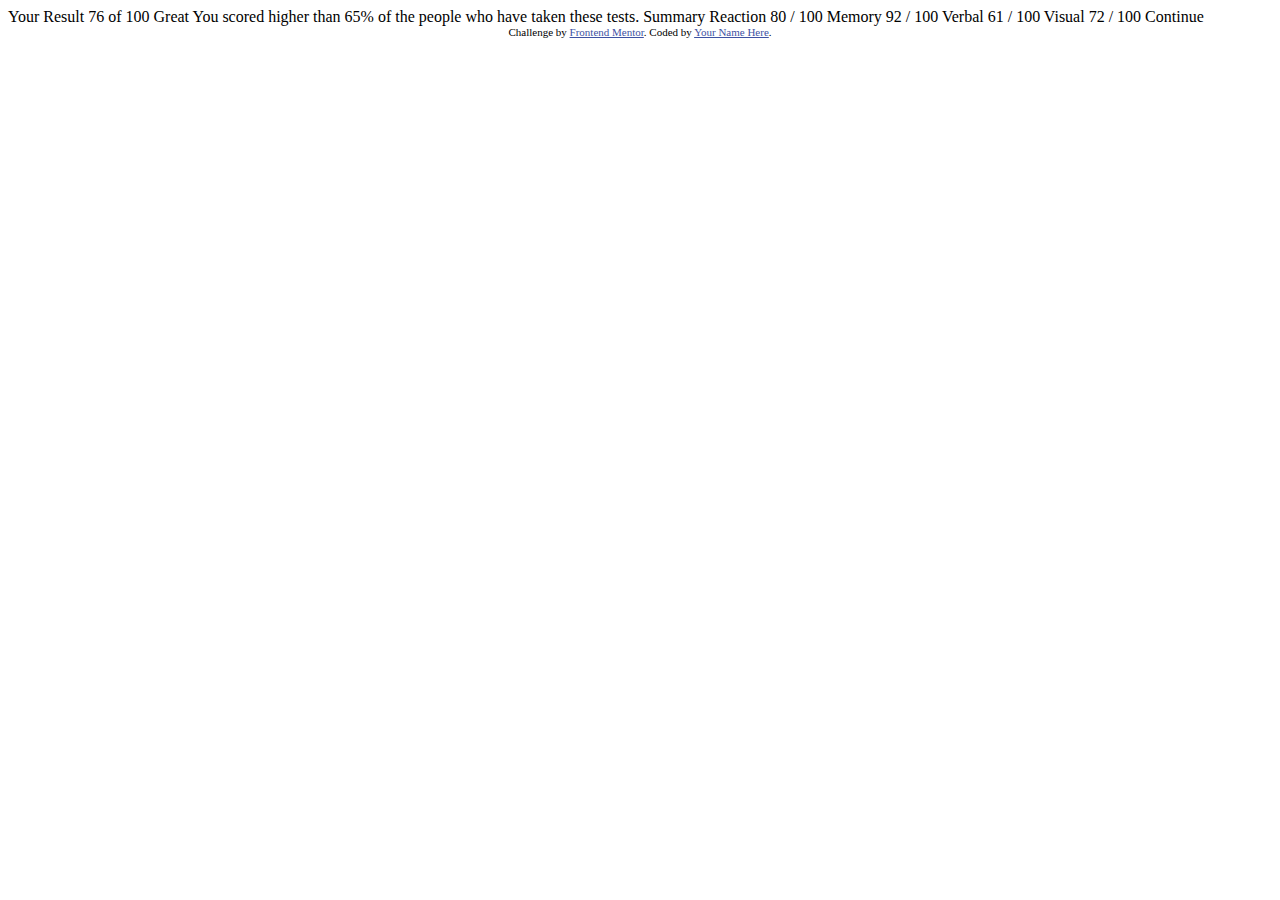
==== results-summary-component-main/index.html @ 81498576 "Initial commit" ====
<!DOCTYPE html>
<html lang="en">
<head>
  <meta charset="UTF-8">
  <meta name="viewport" content="width=device-width, initial-scale=1.0"> <!-- displays site properly based on user's device -->

  <link rel="icon" type="image/png" sizes="32x32" href="./assets/images/favicon-32x32.png">
  
  <title>Frontend Mentor | Results summary component</title>

  <!-- Feel free to remove these styles or customise in your own stylesheet 👍 -->
  <style>
    .attribution { font-size: 11px; text-align: center; }
    .attribution a { color: hsl(228, 45%, 44%); }
  </style>
</head>
<body>

  Your Result
  76
  of 100

  Great
  You scored higher than 65% of the people who have taken these tests.
  
  Summary

  Reaction
  80 / 100

  Memory
  92 / 100

  Verbal
  61 / 100

  Visual
  72 / 100

  Continue
  
  <div class="attribution">
    Challenge by <a href="https://www.frontendmentor.io?ref=challenge" target="_blank">Frontend Mentor</a>. 
    Coded by <a href="#">Your Name Here</a>.
  </div>
</body>
</html>
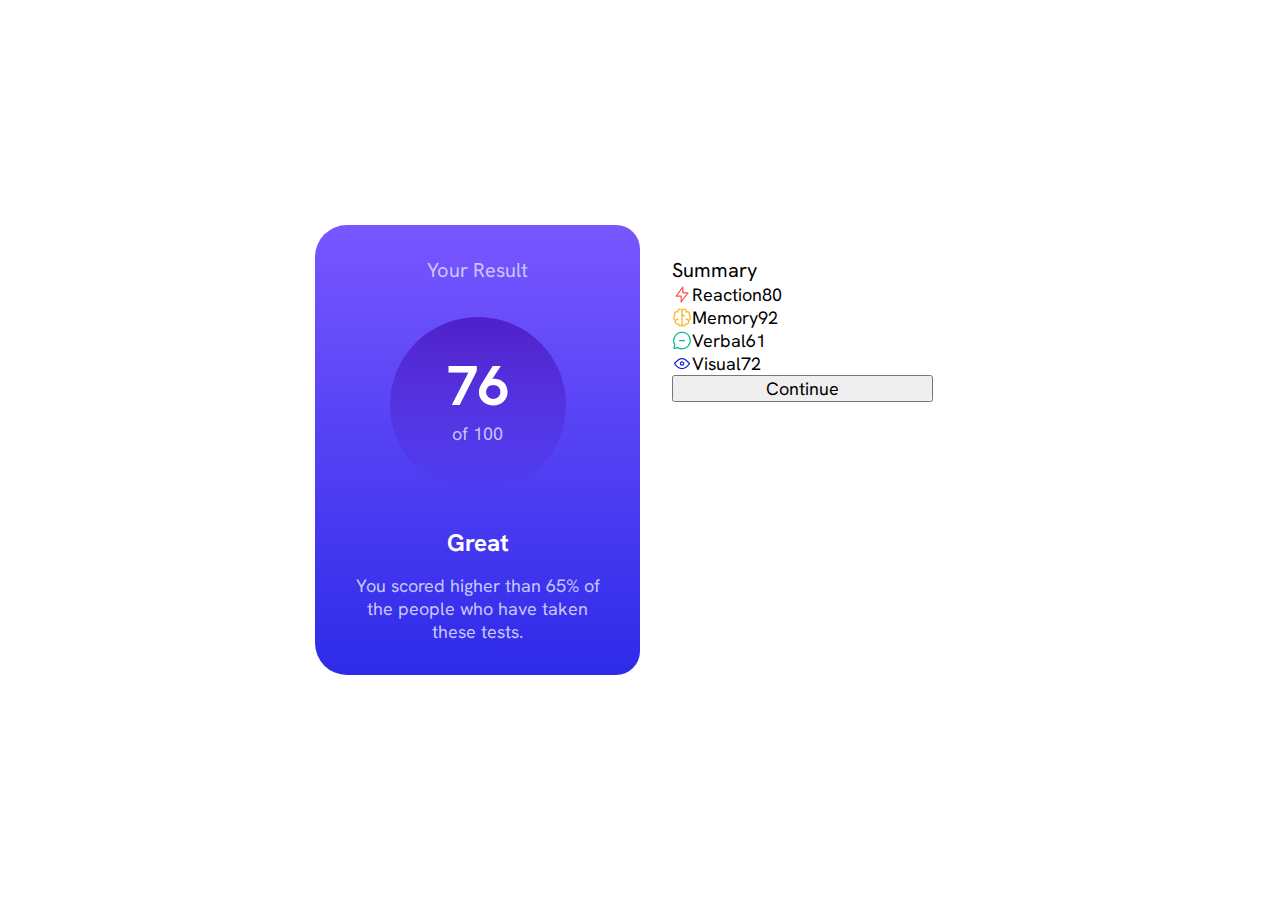
==== commit fe42d491: "Initial commit: create card; style result section" ====
--- a/results-summary-component-main/index.html
+++ b/results-summary-component-main/index.html
@@ -1,47 +1,78 @@
 <!DOCTYPE html>
 <html lang="en">
-<head>
-  <meta charset="UTF-8">
-  <meta name="viewport" content="width=device-width, initial-scale=1.0"> <!-- displays site properly based on user's device -->
+  <head>
+    <meta charset="UTF-8" />
+    <meta name="viewport" content="width=device-width, initial-scale=1.0" />
+    <!-- displays site properly based on user's device -->
 
-  <link rel="icon" type="image/png" sizes="32x32" href="./assets/images/favicon-32x32.png">
-  
-  <title>Frontend Mentor | Results summary component</title>
+    <link
+      rel="icon"
+      type="image/png"
+      sizes="32x32"
+      href="./assets/images/favicon-32x32.png"
+    />
 
-  <!-- Feel free to remove these styles or customise in your own stylesheet 👍 -->
-  <style>
-    .attribution { font-size: 11px; text-align: center; }
-    .attribution a { color: hsl(228, 45%, 44%); }
-  </style>
-</head>
-<body>
+    <title>Frontend Mentor | Results summary component</title>
 
-  Your Result
-  76
-  of 100
+    <!-- Feel free to remove these styles or customise in your own stylesheet 👍 -->
+    <link rel="stylesheet" href="style.css" />
+  </head>
+  <body>
+    <div class="card">
+      <div class="card-container">
+        <section class="card-section result">
+          <h1 class="light-lavender section-title">Your Result</h1>
 
-  Great
-  You scored higher than 65% of the people who have taken these tests.
-  
-  Summary
+          <div class="score-container">
+            <p><span class="white score">76</span> of 100</p>
+          </div>
 
-  Reaction
-  80 / 100
+          <div class="result-text">
+            <p class="white score-rank">Great</p>
+            <p>
+              You scored higher than 65% of the people who have taken these
+              tests.
+            </p>
+          </div>
+        </section>
 
-  Memory
-  92 / 100
+        <section class="card-section summary">
+          <h2 class="section-title">Summary</h2>
 
-  Verbal
-  61 / 100
+          <div class="score-breakdown">
+            <div class="summary-item">
+              <div class="summary-item-name">
+                <img class="summary-item-icon" src="./assets/images/icon-reaction.svg"></img>
+                <h3>Reaction</h3>
+              </div>
+              <p class="summary-item-score"><span>80</span></p>
+            </div>
+            <div class="summary-item">
+              <div class="summary-item-name">
+                <img class="summary-item-icon" src="./assets/images/icon-memory.svg"></img>
+                <h3>Memory</h3>
+              </div>
+              <p class="summary-item-score"><span>92</span></p>
+            </div>
+            <div class="summary-item">
+              <div class="summary-item-name">
+                <img class="summary-item-icon" src="./assets/images/icon-verbal.svg"></img>
+                <h3>Verbal</h3>
+              </div>
+              <p class="summary-item-score"><span>61</span></p>
+            </div>
+            <div class="summary-item">
+              <div class="summary-item-name">
+                <img class="summary-item-icon" src="./assets/images/icon-visual.svg"></img>
+                <h3>Visual</h3>
+              </div>
+              <p class="summary-item-score"><span>72</span></p>
+            </div>
+          </div>
 
-  Visual
-  72 / 100
-
-  Continue
-  
-  <div class="attribution">
-    Challenge by <a href="https://www.frontendmentor.io?ref=challenge" target="_blank">Frontend Mentor</a>. 
-    Coded by <a href="#">Your Name Here</a>.
-  </div>
-</body>
-</html>+          <button>Continue</button>
+        </section>
+      </div>
+    </div>
+  </body>
+</html>
--- a/results-summary-component-main/style.css
+++ b/results-summary-component-main/style.css
@@ -0,0 +1,155 @@
+@font-face {
+  font-family: "HankenGrotesk";
+  font-display: swap;
+  font-weight: 100 900;
+  src: url("assets/fonts/HankenGrotesk-VariableFont_wght.ttf")
+    format("truetype");
+}
+
+:root {
+  --clr-primary-hsl-400: 252, 100%, 67%;
+  --clr-primary-hsl-500: 256, 72%, 46%;
+  --clr-secondary-hsl-400: 241, 81%, 54%;
+  --clr-secondary-hsl-500: 241, 72%, 46%;
+
+  --clr-neutral-hsl-100: 0, 0%, 100%;
+  --clr-neutral-hsl-200: 221, 100%, 96%;
+  --clr-neutral-hsl-300: 241, 100%, 89%;
+  --clr-neutral-hsl-700: 224, 30%, 27%;
+
+  --clr-neutral-100: hsl(var(--clr-neutral-hsl-100));
+  --clr-neutral-200: hsl(var(--clr-neutral-hsl-200));
+  --clr-neutral-300: hsl(var(--clr-neutral-hsl-300));
+  --clr-neutral-700: hsl(var(--clr-neutral-hsl-700));
+
+  --clr-primary-400: hsl(var(--clr-primary-hsl-400));
+  --clr-primary-500: hsla(var(--clr-primary-hsl-500));
+  --clr-secondary-400: hsl(var(--clr-secondary-hsl-400));
+
+  --gradient-primary: linear-gradient(
+    var(--clr-primary-400),
+    var(--clr-secondary-400)
+  );
+
+  --gradient-to-transparent: linear-gradient(
+    var(--clr-primary-500),
+    hsl(var(--clr-secondary-hsl-500), 0)
+  );
+
+  --clr-accent-1: 0, 100%, 67%;
+  --clr-accent-2: 39, 100%, 56%;
+  --clr-accent-3: 166, 100%, 37%;
+  --clr-accent-4: 234, 85%, 45%;
+
+  --font-family-default: "HankenGrotesk", sans-serif;
+
+  --fw-regular: 500;
+  --fw-bold: 700;
+  --fw-black: 800;
+
+  --fs-400: 1.125rem;
+  --fs-500: 1.25rem;
+  --fs-600: 1.5rem;
+  --fs-700: 1.75rem;
+  --fs-800: 3.5rem;
+  --fs-900: 5rem;
+}
+
+*,
+*::before,
+*::after {
+  box-sizing: border-box;
+}
+
+* {
+  font: inherit;
+  margin: 0;
+  padding: 0;
+}
+
+img,
+svg {
+  display: block;
+  max-width: 100%;
+}
+
+body {
+  font-family: var(--font-family-default);
+  font-size: var(--fs-400);
+  display: flex;
+  justify-content: center;
+  align-items: center;
+  min-height: 100vh;
+}
+
+.card {
+  border-radius: 2rem;
+  height: 450px;
+  width: 650px;
+  overflow: hidden;
+  box-shadow: 0.5rem 1rem 3rem hsl(var(--clr-neutral-hsl-00), 0.2);
+}
+.card-container {
+  display: flex;
+  justify-content: space-between;
+  height: 100%;
+  background: var(--clr-neutral-100);
+}
+
+.card-section {
+  display: flex;
+  flex: 1;
+  flex-direction: column;
+  flex-shrink: 0;
+  padding: 2rem;
+  height: 100%;
+}
+.section-title {
+  font-size: var(--fs-500);
+}
+
+.result {
+  border-radius: 1.5rem;
+  background: var(--gradient-primary);
+  color: var(--clr-neutral-100);
+  text-align: center;
+  display: flex;
+  align-items: center;
+  color: var(--clr-neutral-300);
+  justify-content: space-between;
+}
+
+.white {
+  color: var(--clr-neutral-100);
+}
+.score-container {
+  display: flex;
+  flex-direction: column;
+  border-radius: 50%;
+  background: var(--gradient-to-transparent);
+  padding: 2rem;
+  width: 11rem;
+  height: 11rem;
+}
+
+.score {
+  font-size: var(--fs-800);
+  font-weight: var(--fw-bold);
+  display: block;
+}
+.result-text {
+  display: flex;
+  flex-direction: column;
+  gap: 1rem;
+}
+.score-rank {
+  font-size: var(--fs-600);
+  font-weight: var(--fw-bold);
+}
+
+.summary-item {
+  display: flex;
+}
+.summary-item-name {
+  display: flex;
+}
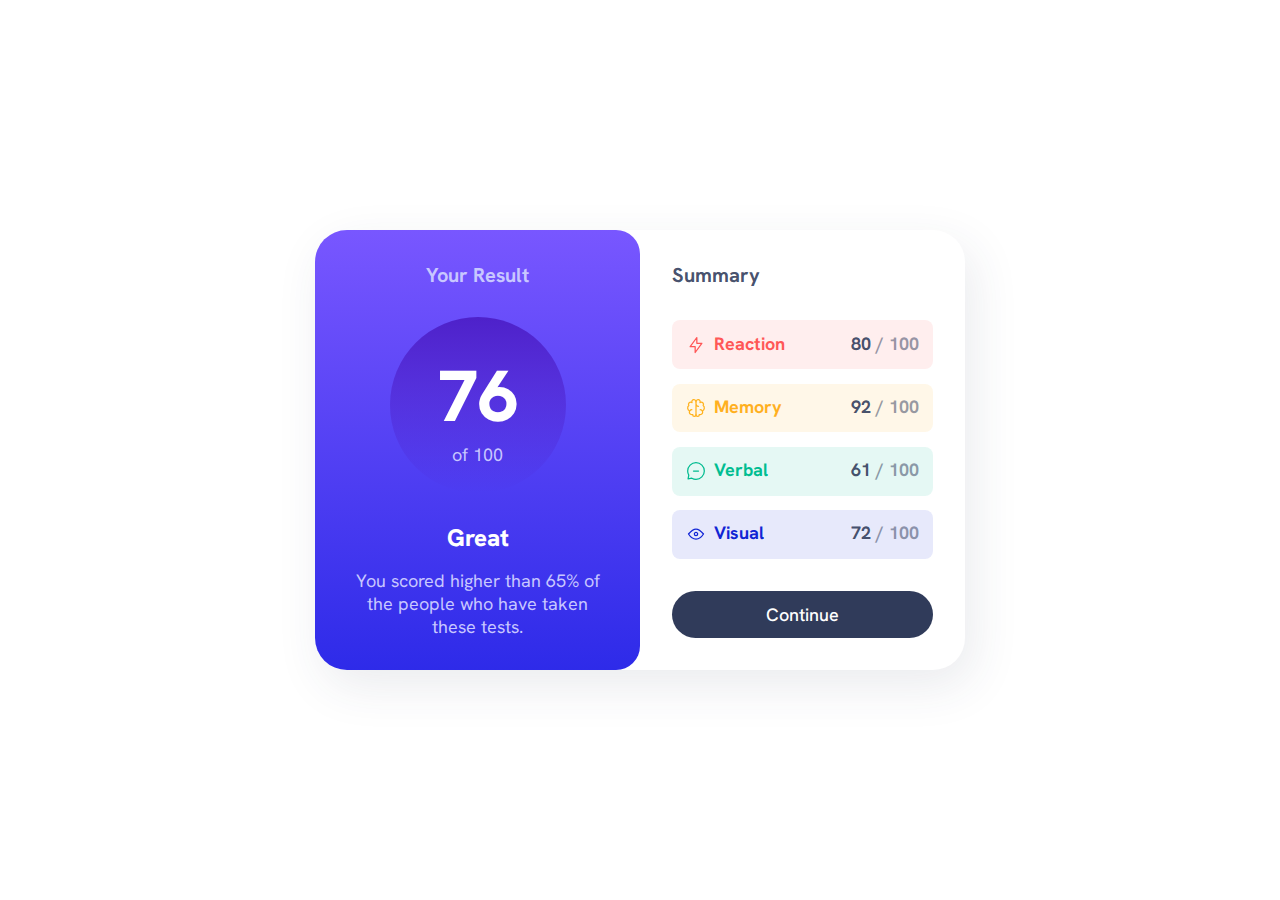
==== commit f55863ad: "Added styling for summary section" ====
--- a/results-summary-component-main/index.html
+++ b/results-summary-component-main/index.html
@@ -3,30 +3,24 @@
   <head>
     <meta charset="UTF-8" />
     <meta name="viewport" content="width=device-width, initial-scale=1.0" />
-    <!-- displays site properly based on user's device -->
-
     <link
       rel="icon"
       type="image/png"
       sizes="32x32"
       href="./assets/images/favicon-32x32.png"
     />
-
     <title>Frontend Mentor | Results summary component</title>
-
-    <!-- Feel free to remove these styles or customise in your own stylesheet 👍 -->
     <link rel="stylesheet" href="style.css" />
   </head>
+  
   <body>
     <div class="card">
       <div class="card-container">
         <section class="card-section result">
           <h1 class="light-lavender section-title">Your Result</h1>
-
           <div class="score-container">
             <p><span class="white score">76</span> of 100</p>
           </div>
-
           <div class="result-text">
             <p class="white score-rank">Great</p>
             <p>
@@ -35,42 +29,39 @@
             </p>
           </div>
         </section>
-
         <section class="card-section summary">
           <h2 class="section-title">Summary</h2>
-
           <div class="score-breakdown">
-            <div class="summary-item">
+            <div class="element-padding summary-item light-red">
               <div class="summary-item-name">
                 <img class="summary-item-icon" src="./assets/images/icon-reaction.svg"></img>
-                <h3>Reaction</h3>
+                <p>Reaction</p>
               </div>
-              <p class="summary-item-score"><span>80</span></p>
+              <p class="summary-item-score">80<span class="light-gray"> / 100</span></p>
             </div>
-            <div class="summary-item">
+            <div class="element-padding summary-item orangey">
               <div class="summary-item-name">
                 <img class="summary-item-icon" src="./assets/images/icon-memory.svg"></img>
-                <h3>Memory</h3>
+                <p>Memory</p>
               </div>
-              <p class="summary-item-score"><span>92</span></p>
+              <p class="summary-item-score">92<span class="light-gray"> / 100</span></p>
             </div>
-            <div class="summary-item">
+            <div class="element-padding summary-item green-teal">
               <div class="summary-item-name">
                 <img class="summary-item-icon" src="./assets/images/icon-verbal.svg"></img>
-                <h3>Verbal</h3>
+                <p>Verbal</p>
               </div>
-              <p class="summary-item-score"><span>61</span></p>
+              <p class="summary-item-score">61<span class="light-gray"> / 100</span></p>
             </div>
-            <div class="summary-item">
+            <div class="element-padding summary-item cobalt-blue">
               <div class="summary-item-name">
                 <img class="summary-item-icon" src="./assets/images/icon-visual.svg"></img>
-                <h3>Visual</h3>
+                <p>Visual</p>
               </div>
-              <p class="summary-item-score"><span>72</span></p>
+              <p class="summary-item-score">72<span class="light-gray"> / 100</span></p>
             </div>
           </div>
-
-          <button>Continue</button>
+          <button class="element-padding continue-btn">Continue</button>
         </section>
       </div>
     </div>
--- a/results-summary-component-main/style.css
+++ b/results-summary-component-main/style.css
@@ -50,9 +50,7 @@
   --fs-400: 1.125rem;
   --fs-500: 1.25rem;
   --fs-600: 1.5rem;
-  --fs-700: 1.75rem;
-  --fs-800: 3.5rem;
-  --fs-900: 5rem;
+  --fs-800: 4.5rem;
 }
 
 *,
@@ -74,26 +72,26 @@
 }
 
 body {
+  align-items: center;
+  display: flex;
   font-family: var(--font-family-default);
   font-size: var(--fs-400);
-  display: flex;
   justify-content: center;
-  align-items: center;
   min-height: 100vh;
 }
 
 .card {
+  box-shadow: 0.5rem 1rem 3rem hsl(var(--clr-neutral-hsl-700), 0.1);
   border-radius: 2rem;
-  height: 450px;
+  height: 440px;
+  overflow: hidden;
   width: 650px;
-  overflow: hidden;
-  box-shadow: 0.5rem 1rem 3rem hsl(var(--clr-neutral-hsl-00), 0.2);
-}
+}
+
 .card-container {
   display: flex;
   justify-content: space-between;
   height: 100%;
-  background: var(--clr-neutral-100);
 }
 
 .card-section {
@@ -103,25 +101,26 @@
   flex-shrink: 0;
   padding: 2rem;
   height: 100%;
-}
+  justify-content: space-between;
+}
+
 .section-title {
   font-size: var(--fs-500);
+  font-weight: var(--fw-bold);
 }
 
 .result {
   border-radius: 1.5rem;
   background: var(--gradient-primary);
-  color: var(--clr-neutral-100);
   text-align: center;
-  display: flex;
   align-items: center;
   color: var(--clr-neutral-300);
-  justify-content: space-between;
 }
 
 .white {
   color: var(--clr-neutral-100);
 }
+
 .score-container {
   display: flex;
   flex-direction: column;
@@ -134,22 +133,89 @@
 
 .score {
   font-size: var(--fs-800);
-  font-weight: var(--fw-bold);
+  font-weight: var(--fw-black);
   display: block;
 }
+
 .result-text {
   display: flex;
   flex-direction: column;
   gap: 1rem;
 }
+
 .score-rank {
   font-size: var(--fs-600);
+  font-weight: var(--fw-black);
+}
+
+.summary {
+  color: hsl(var(--clr-neutral-hsl-700), 0.9);
   font-weight: var(--fw-bold);
 }
 
+.element-padding {
+  padding: 0.9rem;
+  line-height: 1;
+}
+
+.score-breakdown {
+  display: flex;
+  flex-direction: column;
+  justify-content: space-between;
+  gap: 0.9rem;
+}
+
 .summary-item {
   display: flex;
-}
+  justify-content: space-between;
+  border-radius: 0.5rem;
+}
+
 .summary-item-name {
   display: flex;
-}
+  gap: 0.5rem;
+}
+
+.light-red {
+  background: hsl(var(--clr-accent-1), 0.1);
+}
+
+.orangey {
+  background: hsl(var(--clr-accent-2), 0.1);
+}
+
+.green-teal {
+  background: hsl(var(--clr-accent-3), 0.1);
+}
+
+.cobalt-blue {
+  background: hsl(var(--clr-accent-4), 0.1);
+}
+
+.light-gray {
+  color: hsl(var(--clr-neutral-hsl-700), 0.5);
+}
+
+.light-red .summary-item-name {
+  color: hsl(var(--clr-accent-1));
+}
+
+.orangey .summary-item-name {
+  color: hsl(var(--clr-accent-2));
+}
+
+.green-teal .summary-item-name {
+  color: hsl(var(--clr-accent-3));
+}
+
+.cobalt-blue .summary-item-name {
+  color: hsl(var(--clr-accent-4));
+}
+
+.continue-btn {
+  border-radius: 2rem;
+  background: var(--clr-neutral-700);
+  color: var(--clr-neutral-100);
+  border: none;
+  font-weight: var(--fw-regular);
+}
